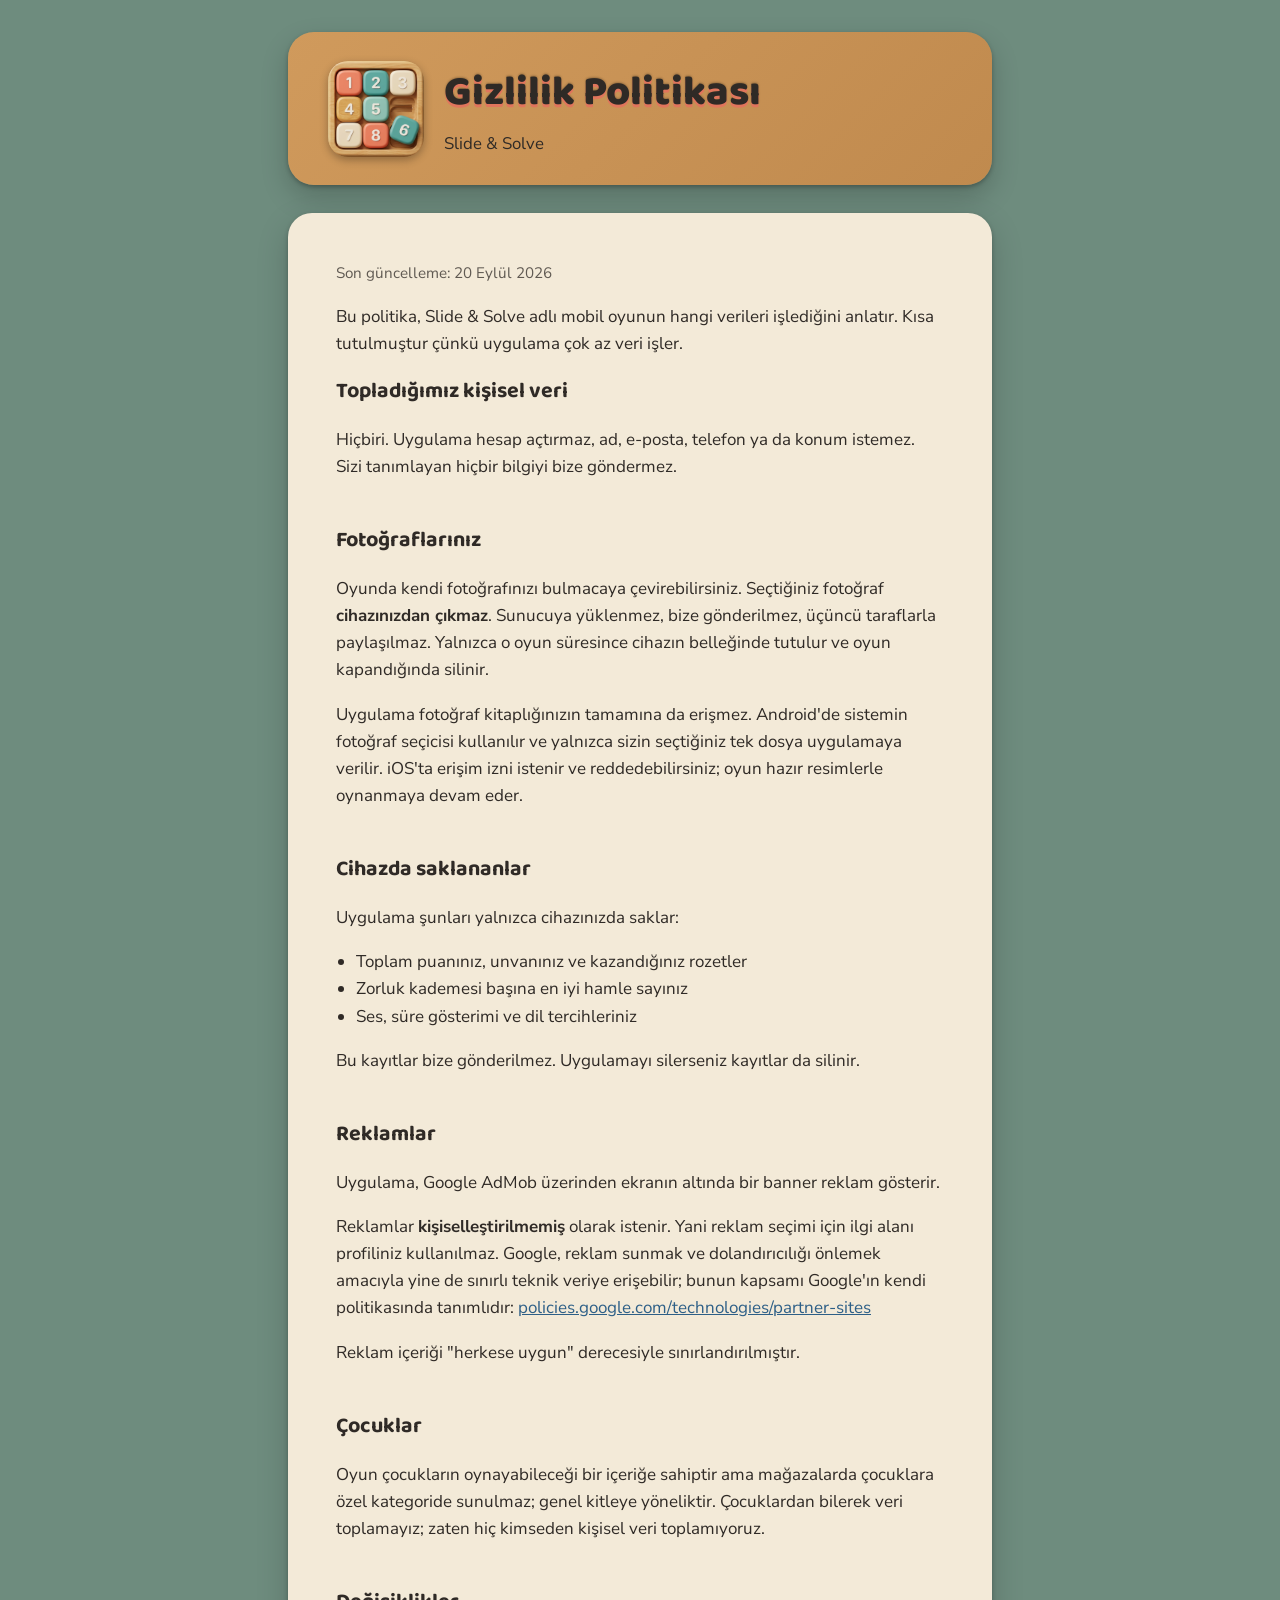
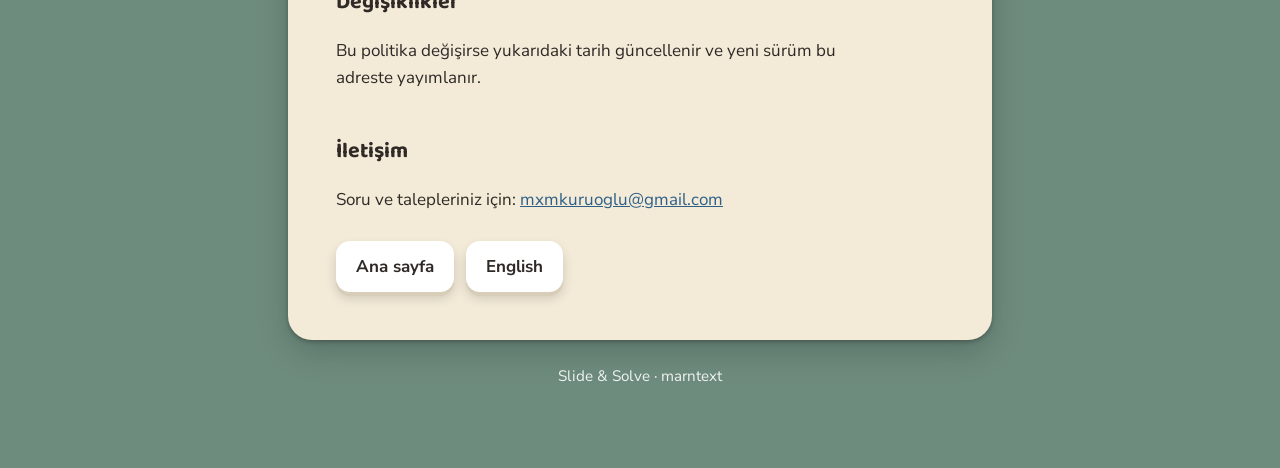
==== gizlilik.html @ f2c005c1 "site: tanitim, destek ve iki dilde gizlilik politikasi Play ve App Store gizlilik politikasinin herk" ====
<!doctype html>
<html lang="tr">
  <head>
    <meta charset="utf-8" />
    <meta name="viewport" content="width=device-width, initial-scale=1" />
    <title>Gizlilik Politikası — Slide &amp; Solve</title>
    <meta
      name="description"
      content="Slide & Solve gizlilik politikası. Uygulama kişisel veri toplamaz; seçilen fotoğraf cihazdan çıkmaz."
    />
    <link rel="icon" href="ikon.png" />
    <link rel="preconnect" href="https://fonts.googleapis.com" />
    <link rel="preconnect" href="https://fonts.gstatic.com" crossorigin />
    <link
      href="https://fonts.googleapis.com/css2?family=Baloo+2:wght@700;800&family=Nunito+Sans:wght@400;600&display=swap"
      rel="stylesheet"
    />
    <link rel="stylesheet" href="ortak.css" />
  </head>
  <body>
    <header class="tray">
      <img src="ikon.png" alt="Slide &amp; Solve uygulama ikonu" />
      <div>
        <h1>Gizlilik Politikası</h1>
        <p>Slide &amp; Solve</p>
      </div>
    </header>

    <main>
      <p class="updated">Son güncelleme: 20 Eylül 2026</p>

      <p>
        Bu politika, Slide &amp; Solve adlı mobil oyunun hangi verileri
        işlediğini anlatır. Kısa tutulmuştur çünkü uygulama çok az veri işler.
      </p>

      <h2>Topladığımız kişisel veri</h2>
      <p>
        Hiçbiri. Uygulama hesap açtırmaz, ad, e-posta, telefon ya da konum
        istemez. Sizi tanımlayan hiçbir bilgiyi bize göndermez.
      </p>

      <h2>Fotoğraflarınız</h2>
      <p>
        Oyunda kendi fotoğrafınızı bulmacaya çevirebilirsiniz. Seçtiğiniz
        fotoğraf <strong>cihazınızdan çıkmaz</strong>. Sunucuya yüklenmez, bize
        gönderilmez, üçüncü taraflarla paylaşılmaz. Yalnızca o oyun süresince
        cihazın belleğinde tutulur ve oyun kapandığında silinir.
      </p>
      <p>
        Uygulama fotoğraf kitaplığınızın tamamına da erişmez. Android'de
        sistemin fotoğraf seçicisi kullanılır ve yalnızca sizin seçtiğiniz tek
        dosya uygulamaya verilir. iOS'ta erişim izni istenir ve
        reddedebilirsiniz; oyun hazır resimlerle oynanmaya devam eder.
      </p>

      <h2>Cihazda saklananlar</h2>
      <p>Uygulama şunları yalnızca cihazınızda saklar:</p>
      <ul>
        <li>Toplam puanınız, unvanınız ve kazandığınız rozetler</li>
        <li>Zorluk kademesi başına en iyi hamle sayınız</li>
        <li>Ses, süre gösterimi ve dil tercihleriniz</li>
      </ul>
      <p>
        Bu kayıtlar bize gönderilmez. Uygulamayı silerseniz kayıtlar da
        silinir.
      </p>

      <h2>Reklamlar</h2>
      <p>
        Uygulama, Google AdMob üzerinden ekranın altında bir banner reklam
        gösterir.
      </p>
      <p>
        Reklamlar <strong>kişiselleştirilmemiş</strong> olarak istenir. Yani
        reklam seçimi için ilgi alanı profiliniz kullanılmaz. Google, reklam
        sunmak ve dolandırıcılığı önlemek amacıyla yine de sınırlı teknik
        veriye erişebilir; bunun kapsamı Google'ın kendi politikasında
        tanımlıdır:
        <a href="https://policies.google.com/technologies/partner-sites"
          >policies.google.com/technologies/partner-sites</a
        >
      </p>
      <p>Reklam içeriği "herkese uygun" derecesiyle sınırlandırılmıştır.</p>

      <h2>Çocuklar</h2>
      <p>
        Oyun çocukların oynayabileceği bir içeriğe sahiptir ama mağazalarda
        çocuklara özel kategoride sunulmaz; genel kitleye yöneliktir.
        Çocuklardan bilerek veri toplamayız; zaten hiç kimseden kişisel veri
        toplamıyoruz.
      </p>

      <h2>Değişiklikler</h2>
      <p>
        Bu politika değişirse yukarıdaki tarih güncellenir ve yeni sürüm bu
        adreste yayımlanır.
      </p>

      <h2>İletişim</h2>
      <p>
        Soru ve talepleriniz için:
        <a href="mailto:mxmkuruoglu@gmail.com">mxmkuruoglu@gmail.com</a>
      </p>

      <div class="links">
        <a class="quiet" href="index.html">Ana sayfa</a>
        <a class="quiet" href="privacy.html">English</a>
      </div>
    </main>

    <footer>
      <p>Slide &amp; Solve · marntext</p>
    </footer>
  </body>
</html>
---- ortak.css ----
/* Slide & Solve tanıtım ve gizlilik sayfaları.
   Renkler uygulamanın paletinden: lib/theme/tokens.dart */

:root {
  --tabletop: #6e8c7e;
  --tray: #c08a4e;
  --plaque: #f3ead8;
  --ink: #2f2a26;
  --coral: #e0755c;
  --blue: #4e7fa8;
  --shade: rgba(0, 0, 0, 0.25);
}

* {
  box-sizing: border-box;
}

body {
  margin: 0;
  padding: 32px 20px 64px;
  background: var(--tabletop);
  color: var(--ink);
  font-family: "Nunito Sans", -apple-system, BlinkMacSystemFont, "Segoe UI",
    Roboto, sans-serif;
  font-size: 17px;
  line-height: 1.6;
  -webkit-font-smoothing: antialiased;
  -moz-osx-font-smoothing: grayscale;
}

main {
  max-width: 44rem;
  margin: 0 auto;
  background: var(--plaque);
  border-radius: 24px;
  padding: clamp(24px, 5vw, 48px);
  box-shadow: 0 2px 4px var(--shade), 0 12px 32px rgba(0, 0, 0, 0.18);
}

header.tray {
  max-width: 44rem;
  margin: 0 auto 28px;
  background: linear-gradient(135deg, #d09a5c, var(--tray));
  border-radius: 26px;
  padding: 28px clamp(20px, 4vw, 40px);
  box-shadow: 0 2px 4px var(--shade), 0 12px 28px rgba(0, 0, 0, 0.2);
  display: flex;
  align-items: center;
  gap: 20px;
  flex-wrap: wrap;
}

header.tray img {
  width: 96px;
  height: 96px;
  border-radius: 20px;
  box-shadow: 0 3px 8px rgba(0, 0, 0, 0.3);
}

header.tray h1 {
  font-family: "Baloo 2", "Nunito Sans", sans-serif;
  font-weight: 800;
  font-size: clamp(1.8rem, 5vw, 2.6rem);
  margin: 0;
  text-shadow: 0 3px 0 var(--coral), 0 -1px 2px rgba(0, 0, 0, 0.25);
  text-wrap: balance;
}

header.tray p {
  margin: 4px 0 0;
  font-size: 1.05rem;
}

h2 {
  font-family: "Baloo 2", "Nunito Sans", sans-serif;
  font-weight: 700;
  font-size: 1.35rem;
  margin: 2em 0 0.4em;
}

h2:first-of-type {
  margin-top: 0.6em;
}

p,
li {
  text-wrap: pretty;
}

ul {
  padding-left: 1.2em;
}

a {
  color: #2d5f87;
}

a:focus-visible {
  outline: 3px solid var(--blue);
  outline-offset: 2px;
}

.updated {
  font-size: 0.95rem;
  opacity: 0.75;
  margin-top: 0;
}

.links {
  display: flex;
  gap: 12px;
  flex-wrap: wrap;
  margin-top: 28px;
}

.links a {
  display: inline-block;
  background: var(--blue);
  color: #fff;
  text-decoration: none;
  font-weight: 700;
  padding: 12px 20px;
  border-radius: 14px;
  box-shadow: 0 4px 0 #3c6485, 0 6px 12px rgba(0, 0, 0, 0.2);
  transition-property: transform, box-shadow;
  transition-duration: 120ms;
  transition-timing-function: ease-out;
}

.links a.quiet {
  background: #fff;
  color: var(--ink);
  box-shadow: 0 4px 0 #d8cdb8, 0 6px 12px rgba(0, 0, 0, 0.15);
}

.links a:active {
  transform: translateY(3px);
  box-shadow: 0 1px 0 #3c6485, 0 2px 6px rgba(0, 0, 0, 0.2);
}

footer {
  max-width: 44rem;
  margin: 24px auto 0;
  color: #eef3ef;
  font-size: 0.95rem;
  text-align: center;
}

footer a {
  color: #fff;
}

@media (prefers-reduced-motion: reduce) {
  .links a {
    transition: none;
  }
}
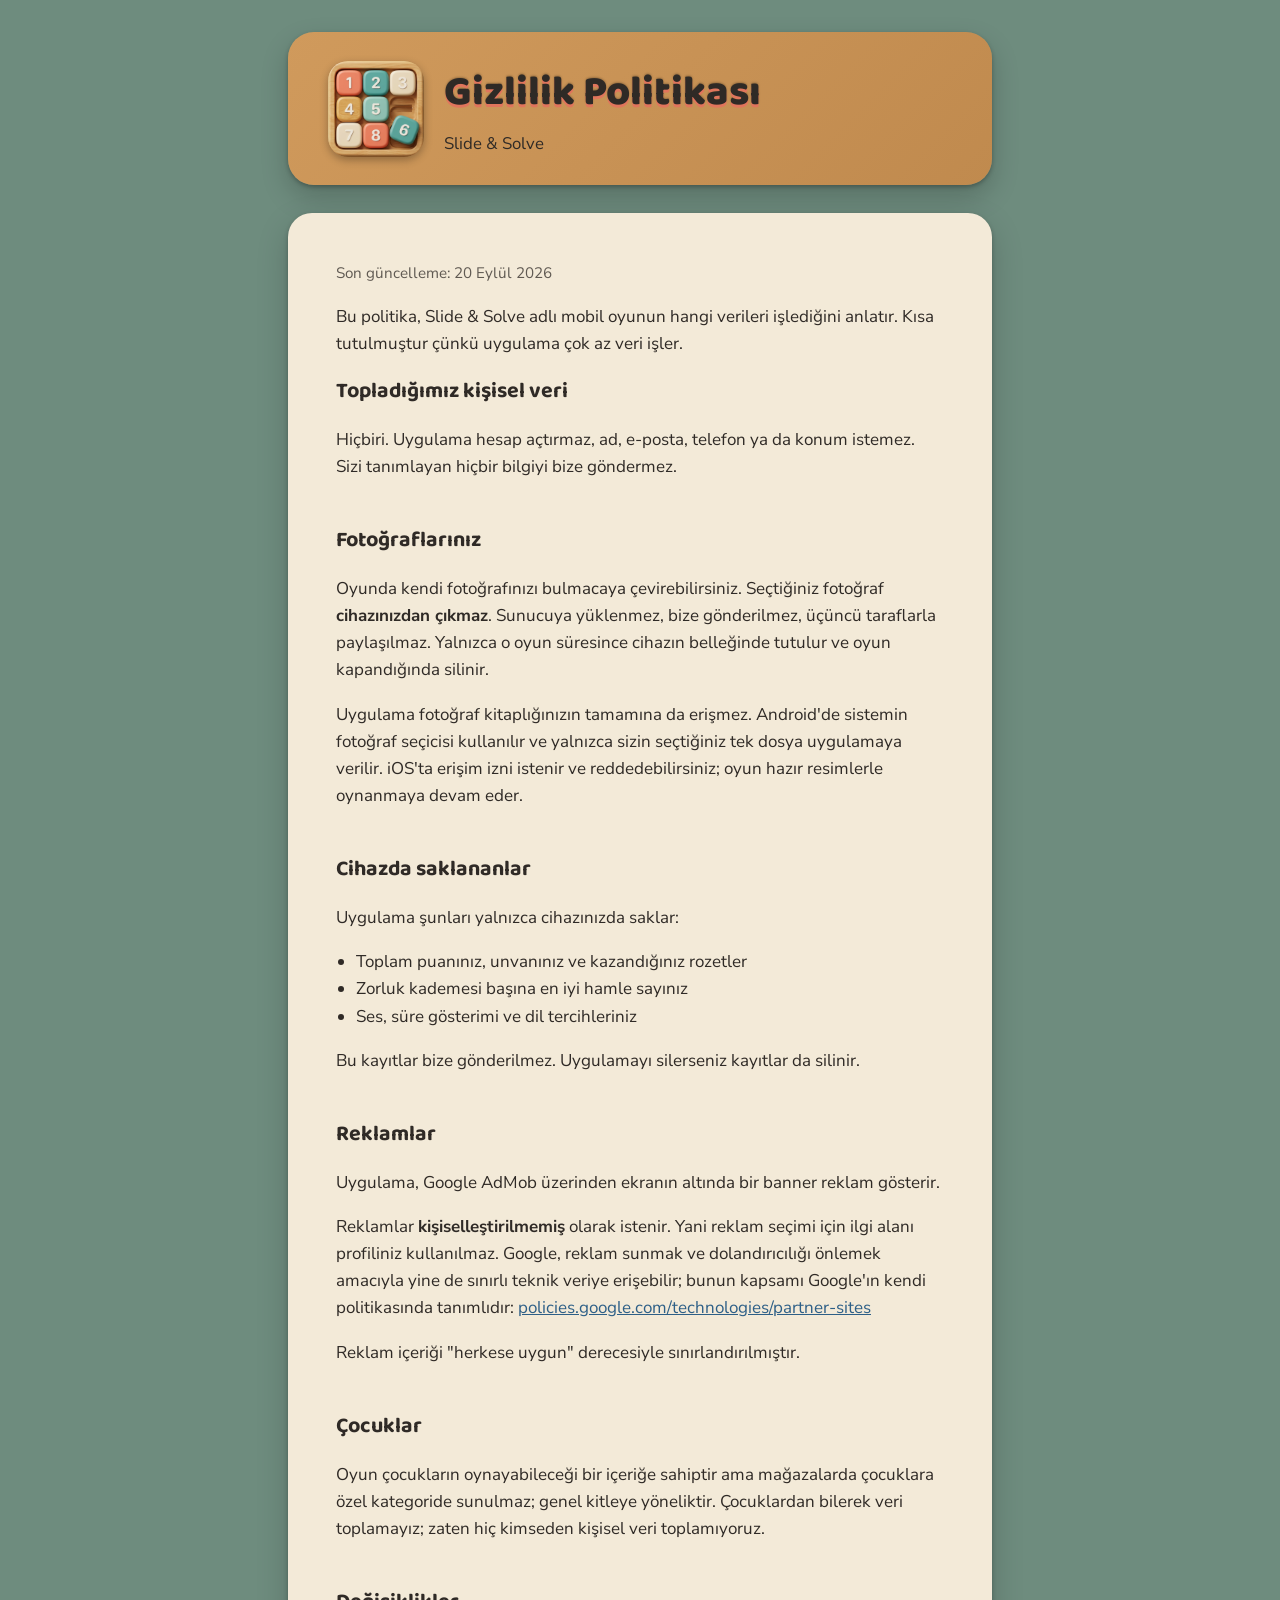
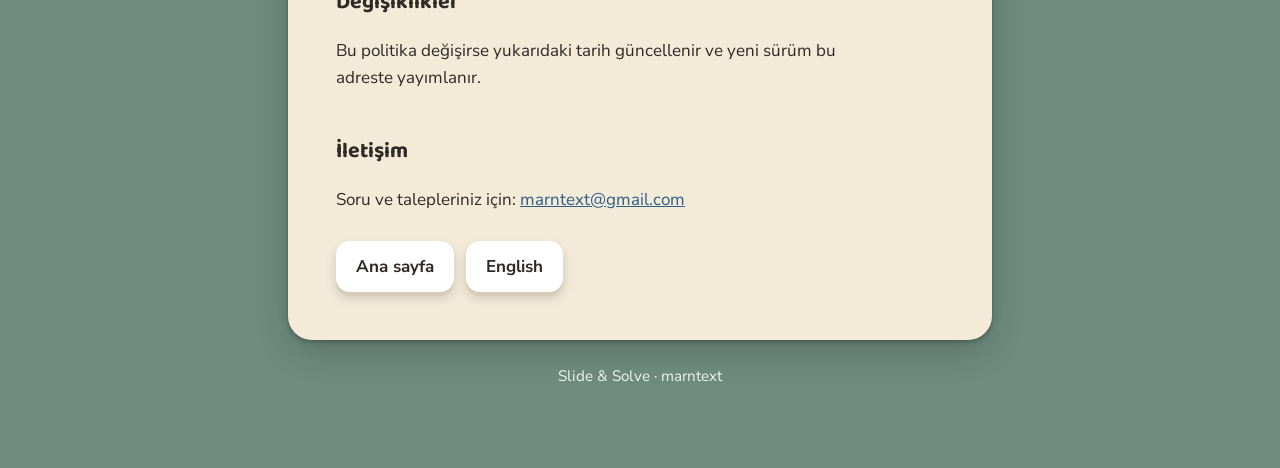
==== commit 766e76d3: "site: iletisim adresi marntext@gmail.com Co-Authored-By: Claude Opus 5 <noreply@anthropic.com>" ====
--- a/gizlilik.html
+++ b/gizlilik.html
@@ -100,7 +100,7 @@
       <h2>İletişim</h2>
       <p>
         Soru ve talepleriniz için:
-        <a href="mailto:mxmkuruoglu@gmail.com">mxmkuruoglu@gmail.com</a>
+        <a href="mailto:marntext@gmail.com">marntext@gmail.com</a>
       </p>
 
       <div class="links">
